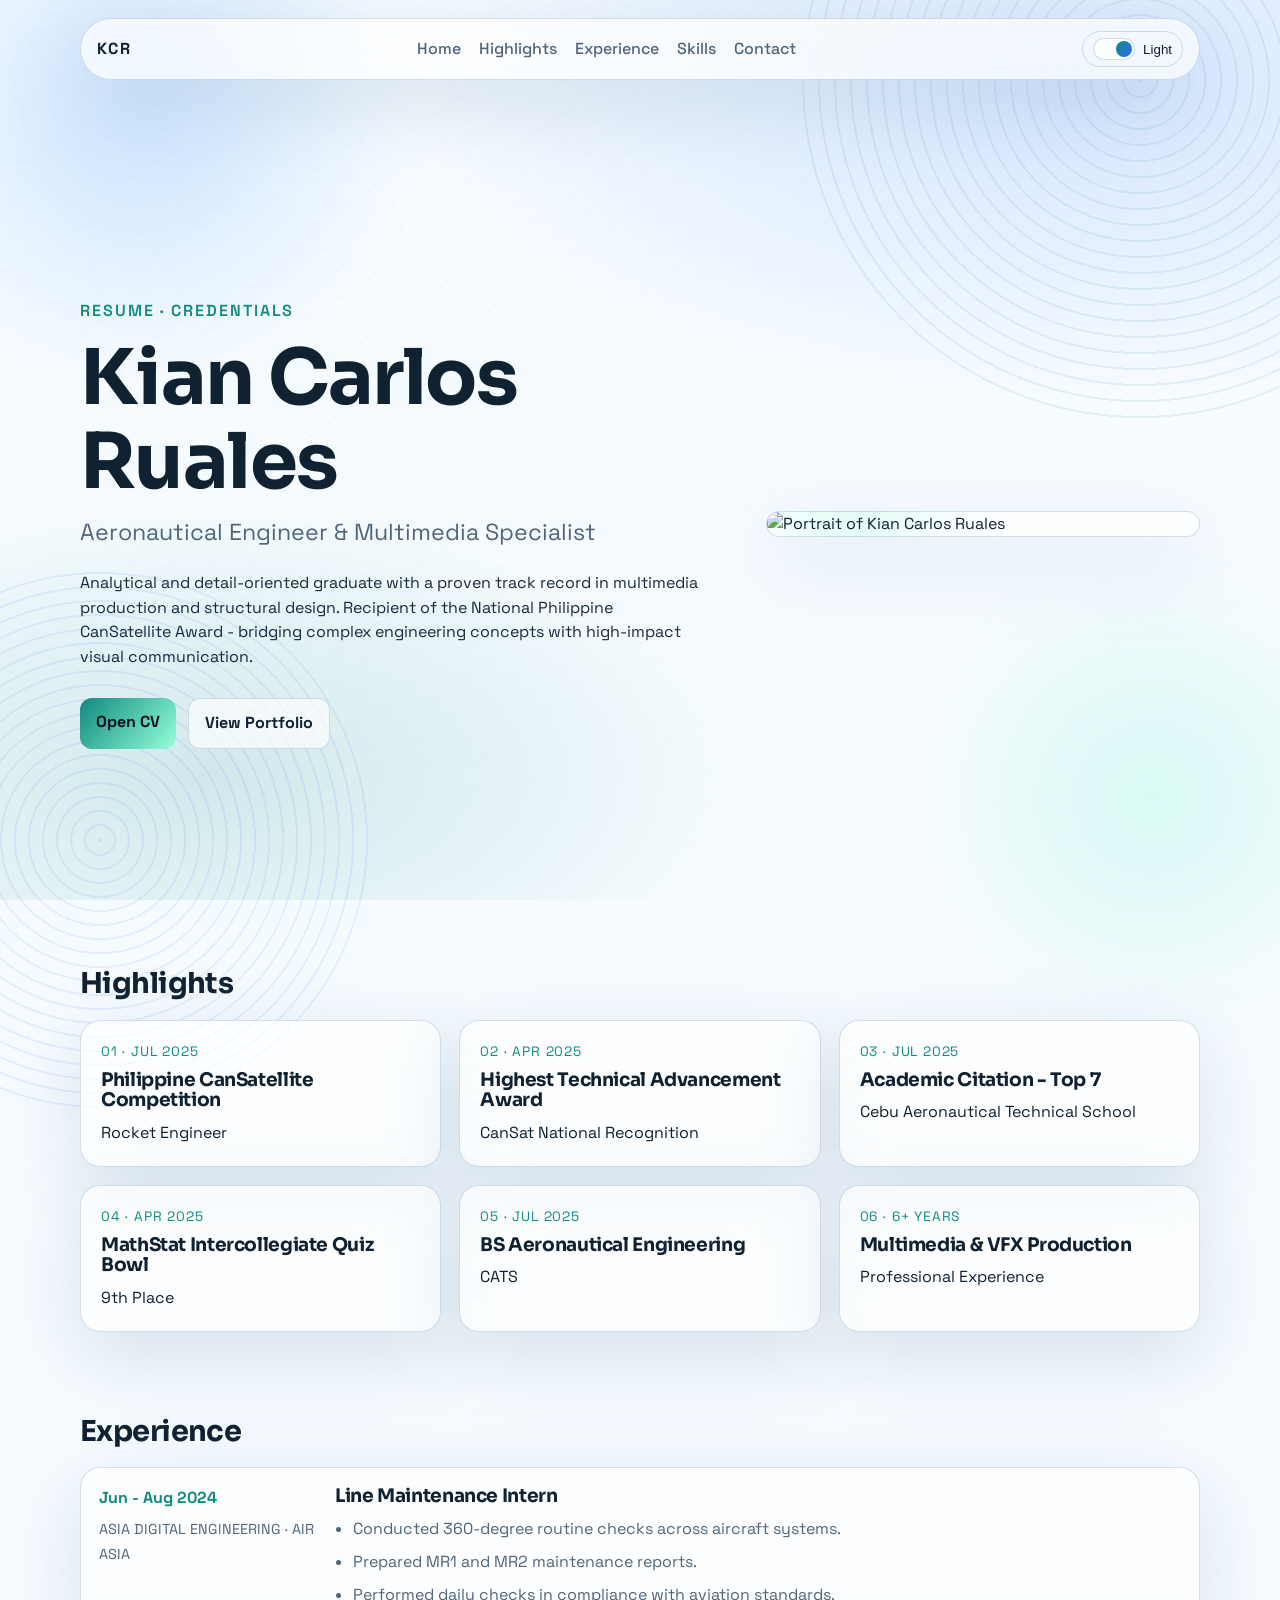
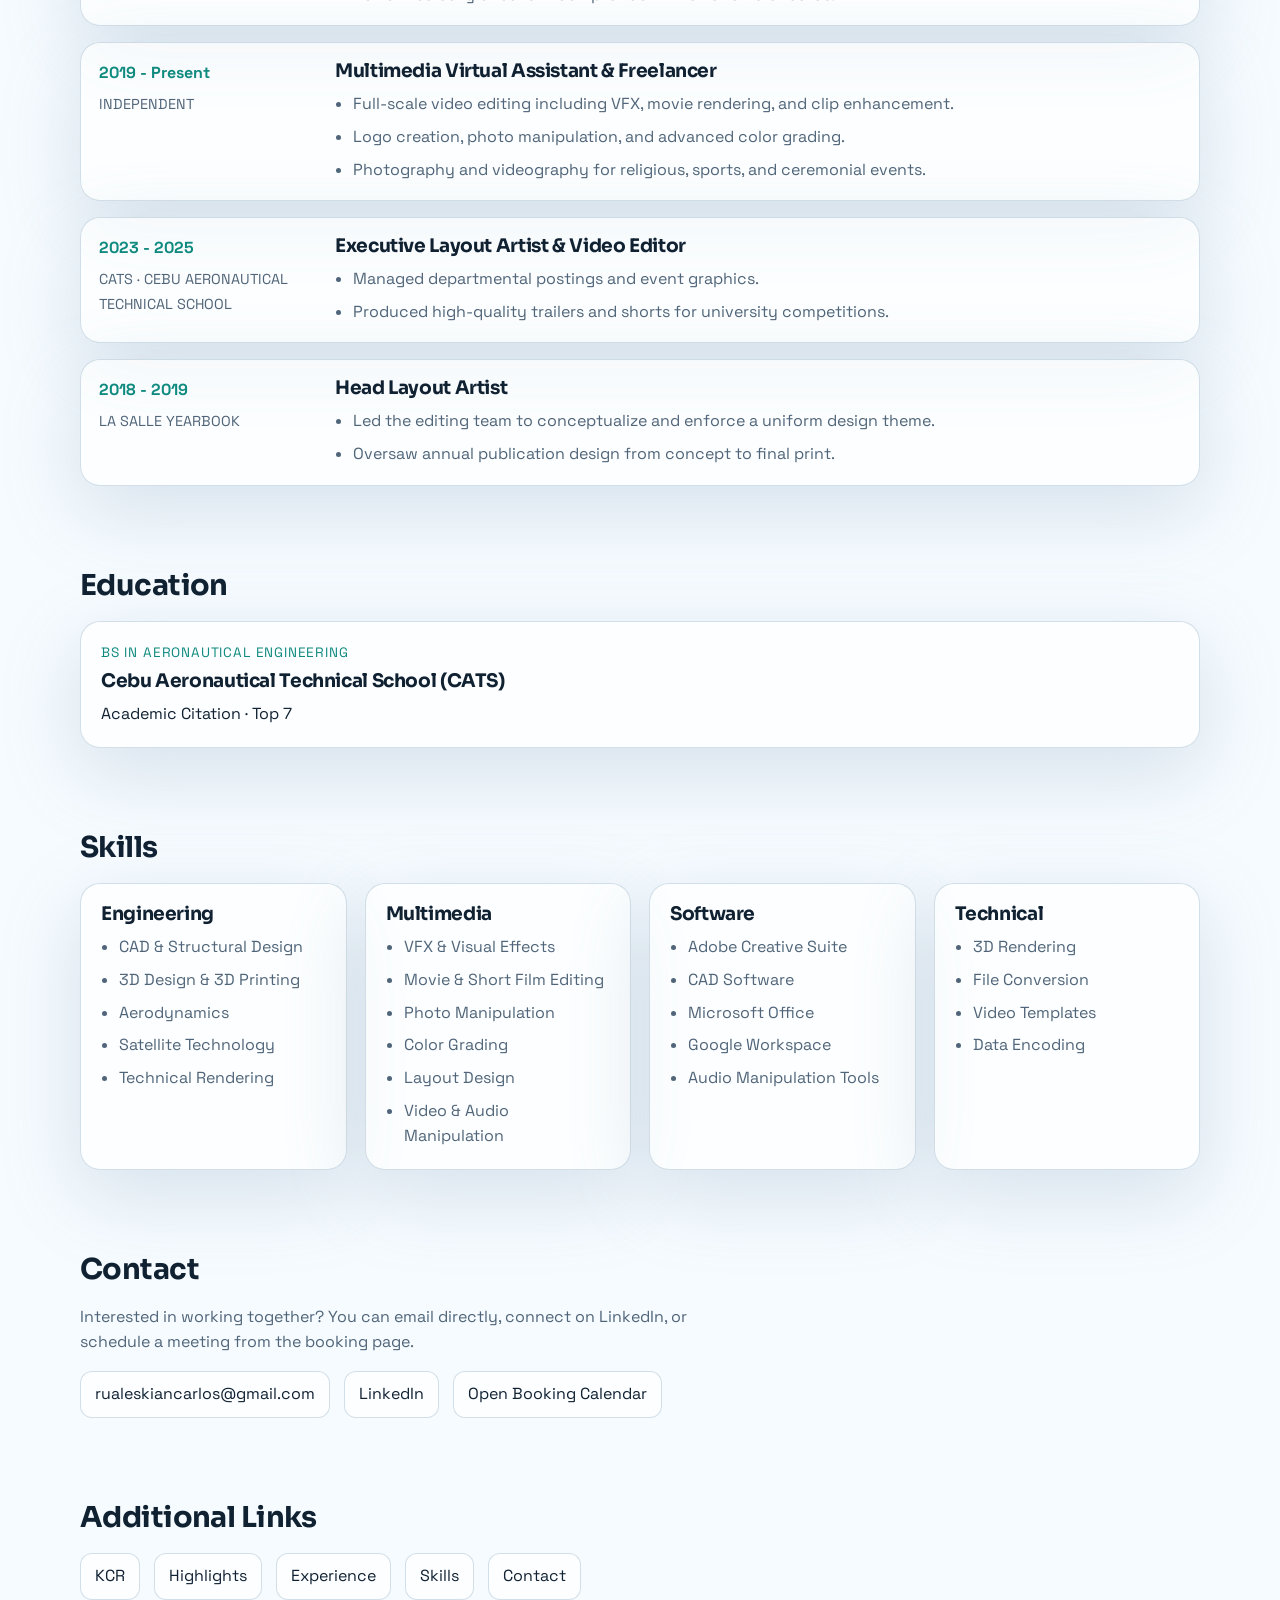
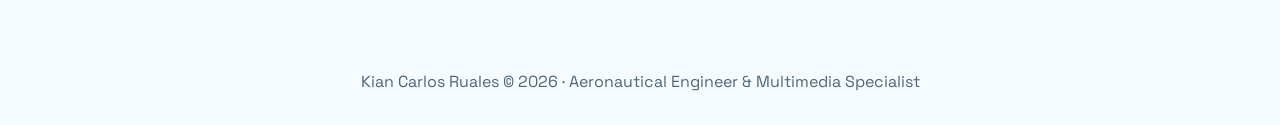
==== resume.html @ 4df0acd3 "Build multi-page resume site with Calendly booking and enhanced light/dark themes" ====
<!DOCTYPE html>
<html lang="en" data-theme="dark">
  <head>
    <meta charset="UTF-8" />
    <meta name="viewport" content="width=device-width, initial-scale=1.0" />
    <title>Kian Carlos Ruales | Resume</title>
    <meta
      name="description"
      content="Complete resume and credentials of Kian Carlos Ruales."
    />
    <link rel="preconnect" href="https://fonts.googleapis.com" />
    <link rel="preconnect" href="https://fonts.gstatic.com" crossorigin />
    <link
      href="https://fonts.googleapis.com/css2?family=Space+Grotesk:wght@400;500;700&family=Sora:wght@400;600;700&display=swap"
      rel="stylesheet"
    />
    <link rel="stylesheet" href="styles.css" />
  </head>
  <body>
    <div class="bg-orb bg-orb-a" aria-hidden="true"></div>
    <div class="bg-orb bg-orb-b" aria-hidden="true"></div>
    <div class="sparkles sparkles-a" aria-hidden="true"></div>
    <div class="sparkles sparkles-b" aria-hidden="true"></div>
    <div class="light-wave light-wave-a" aria-hidden="true"></div>
    <div class="light-wave light-wave-b" aria-hidden="true"></div>
    <div class="grain" aria-hidden="true"></div>

    <header class="site-header">
      <a class="brand" href="index.html">KCR</a>
      <nav class="site-nav" aria-label="Main">
        <a href="index.html">Home</a>
        <a href="#highlights">Highlights</a>
        <a href="#experience">Experience</a>
        <a href="#skills">Skills</a>
        <a href="#contact">Contact</a>
      </nav>
      <button id="themeToggle" class="theme-toggle" aria-label="Switch theme">
        <span class="theme-toggle-track">
          <span class="theme-toggle-knob"></span>
        </span>
        <span id="themeLabel">Dark</span>
      </button>
    </header>

    <main>
      <section id="hero" class="hero section reveal">
        <div class="hero-copy">
          <p class="eyebrow">Resume · Credentials</p>
          <h1>Kian Carlos Ruales</h1>
          <p class="subtitle">Aeronautical Engineer & Multimedia Specialist</p>
          <p class="lead">
            Analytical and detail-oriented graduate with a proven track record in
            multimedia production and structural design. Recipient of the National
            Philippine CanSatellite Award - bridging complex engineering concepts
            with high-impact visual communication.
          </p>
          <div class="hero-actions">
            <a
              class="btn btn-primary"
              href="https://drive.google.com/file/d/1rELeqc2B6l0dWRkbGGHKDBK7xFQ20TS0/view?usp=sharing"
              target="_blank"
              rel="noreferrer"
              >Open CV</a
            >
            <a
              class="btn btn-ghost"
              href="https://drive.google.com/file/d/19iCG0GnNnULJOqEW9VYNG38QlMWLObMn/view"
              target="_blank"
              rel="noreferrer"
              >View Portfolio</a
            >
          </div>
        </div>
        <div class="hero-image-wrap">
          <img
            src="https://i.ibb.co/kg9wrWWK/extended-png.png"
            alt="Portrait of Kian Carlos Ruales"
            class="hero-image"
            loading="lazy"
          />
        </div>
      </section>

      <section id="highlights" class="section reveal">
        <h2>Highlights</h2>
        <div class="cards three">
          <article class="card">
            <p class="tag">01 · Jul 2025</p>
            <h3>Philippine CanSatellite Competition</h3>
            <p>Rocket Engineer</p>
          </article>
          <article class="card">
            <p class="tag">02 · Apr 2025</p>
            <h3>Highest Technical Advancement Award</h3>
            <p>CanSat National Recognition</p>
          </article>
          <article class="card">
            <p class="tag">03 · Jul 2025</p>
            <h3>Academic Citation - Top 7</h3>
            <p>Cebu Aeronautical Technical School</p>
          </article>
          <article class="card">
            <p class="tag">04 · Apr 2025</p>
            <h3>MathStat Intercollegiate Quiz Bowl</h3>
            <p>9th Place</p>
          </article>
          <article class="card">
            <p class="tag">05 · Jul 2025</p>
            <h3>BS Aeronautical Engineering</h3>
            <p>CATS</p>
          </article>
          <article class="card">
            <p class="tag">06 · 6+ Years</p>
            <h3>Multimedia & VFX Production</h3>
            <p>Professional Experience</p>
          </article>
        </div>
      </section>

      <section id="experience" class="section reveal">
        <h2>Experience</h2>
        <div class="timeline">
          <article class="timeline-item">
            <div class="timeline-meta">
              <p>Jun - Aug 2024</p>
              <span>ASIA DIGITAL ENGINEERING · AIR ASIA</span>
            </div>
            <div class="timeline-content">
              <h3>Line Maintenance Intern</h3>
              <ul>
                <li>Conducted 360-degree routine checks across aircraft systems.</li>
                <li>Prepared MR1 and MR2 maintenance reports.</li>
                <li>Performed daily checks in compliance with aviation standards.</li>
              </ul>
            </div>
          </article>

          <article class="timeline-item">
            <div class="timeline-meta">
              <p>2019 - Present</p>
              <span>INDEPENDENT</span>
            </div>
            <div class="timeline-content">
              <h3>Multimedia Virtual Assistant & Freelancer</h3>
              <ul>
                <li>
                  Full-scale video editing including VFX, movie rendering, and clip
                  enhancement.
                </li>
                <li>
                  Logo creation, photo manipulation, and advanced color grading.
                </li>
                <li>
                  Photography and videography for religious, sports, and ceremonial
                  events.
                </li>
              </ul>
            </div>
          </article>

          <article class="timeline-item">
            <div class="timeline-meta">
              <p>2023 - 2025</p>
              <span>CATS · CEBU AERONAUTICAL TECHNICAL SCHOOL</span>
            </div>
            <div class="timeline-content">
              <h3>Executive Layout Artist & Video Editor</h3>
              <ul>
                <li>Managed departmental postings and event graphics.</li>
                <li>
                  Produced high-quality trailers and shorts for university
                  competitions.
                </li>
              </ul>
            </div>
          </article>

          <article class="timeline-item">
            <div class="timeline-meta">
              <p>2018 - 2019</p>
              <span>LA SALLE YEARBOOK</span>
            </div>
            <div class="timeline-content">
              <h3>Head Layout Artist</h3>
              <ul>
                <li>
                  Led the editing team to conceptualize and enforce a uniform design
                  theme.
                </li>
                <li>
                  Oversaw annual publication design from concept to final print.
                </li>
              </ul>
            </div>
          </article>
        </div>
      </section>

      <section id="education" class="section reveal">
        <h2>Education</h2>
        <article class="edu-card">
          <p class="tag">BS in Aeronautical Engineering</p>
          <h3>Cebu Aeronautical Technical School (CATS)</h3>
          <p>Academic Citation · Top 7</p>
        </article>
      </section>

      <section id="skills" class="section reveal">
        <h2>Skills</h2>
        <div class="cards four">
          <article class="card">
            <h3>Engineering</h3>
            <ul>
              <li>CAD & Structural Design</li>
              <li>3D Design & 3D Printing</li>
              <li>Aerodynamics</li>
              <li>Satellite Technology</li>
              <li>Technical Rendering</li>
            </ul>
          </article>
          <article class="card">
            <h3>Multimedia</h3>
            <ul>
              <li>VFX & Visual Effects</li>
              <li>Movie & Short Film Editing</li>
              <li>Photo Manipulation</li>
              <li>Color Grading</li>
              <li>Layout Design</li>
              <li>Video & Audio Manipulation</li>
            </ul>
          </article>
          <article class="card">
            <h3>Software</h3>
            <ul>
              <li>Adobe Creative Suite</li>
              <li>CAD Software</li>
              <li>Microsoft Office</li>
              <li>Google Workspace</li>
              <li>Audio Manipulation Tools</li>
            </ul>
          </article>
          <article class="card">
            <h3>Technical</h3>
            <ul>
              <li>3D Rendering</li>
              <li>File Conversion</li>
              <li>Video Templates</li>
              <li>Data Encoding</li>
            </ul>
          </article>
        </div>
      </section>

      <section id="contact" class="section contact reveal">
        <h2>Contact</h2>
        <p>
          Interested in working together? You can email directly, connect on
          LinkedIn, or schedule a meeting from the booking page.
        </p>
        <div class="contact-links">
          <a href="mailto:rualeskiancarlos@gmail.com">rualeskiancarlos@gmail.com</a>
          <a
            href="https://www.linkedin.com/in/kian-carlos-ruales-80a3aa389/"
            target="_blank"
            rel="noreferrer"
            >LinkedIn</a
          >
          <a href="index.html#book">Open Booking Calendar</a>
        </div>
      </section>

      <section class="section reveal">
        <h2>Additional Links</h2>
        <div class="contact-links">
          <a href="index.html#hero">KCR</a>
          <a href="#highlights">Highlights</a>
          <a href="#experience">Experience</a>
          <a href="#skills">Skills</a>
          <a href="#contact">Contact</a>
        </div>
      </section>
    </main>

    <footer class="site-footer">
      <p>Kian Carlos Ruales © 2026 · Aeronautical Engineer & Multimedia Specialist</p>
    </footer>

    <script src="script.js"></script>
  </body>
</html>
---- styles.css ----
:root {
  --bg: #06090f;
  --surface: #0f1621;
  --surface-2: #121f2d;
  --text: #eff5ff;
  --muted: #9bb2c8;
  --accent: #7cf2d4;
  --accent-2: #59a4ff;
  --border: rgba(145, 175, 204, 0.2);
  --shadow: 0 24px 80px rgba(4, 14, 22, 0.45);
}

:root[data-theme="light"] {
  --bg: #f6fbff;
  --surface: rgba(255, 255, 255, 0.78);
  --surface-2: #ffffff;
  --text: #102132;
  --muted: #506579;
  --accent: #0f8a7f;
  --accent-2: #2f6bff;
  --border: rgba(49, 102, 140, 0.2);
  --shadow: 0 24px 80px rgba(114, 146, 170, 0.24);
}

* {
  box-sizing: border-box;
}

html,
body {
  margin: 0;
  padding: 0;
}

body {
  font-family: "Space Grotesk", sans-serif;
  color: var(--text);
  background: var(--bg);
  min-height: 100vh;
  line-height: 1.55;
  overflow-x: hidden;
  transition: background 260ms ease, color 260ms ease;
}

h1,
h2,
h3 {
  font-family: "Sora", sans-serif;
  line-height: 1.1;
  letter-spacing: -0.02em;
  margin: 0;
}

p {
  margin: 0;
}

img {
  max-width: 100%;
  display: block;
}

main,
.site-header,
.site-footer {
  width: min(1120px, 92vw);
  margin-inline: auto;
}

.site-header {
  position: sticky;
  top: 18px;
  z-index: 20;
  margin-top: 18px;
  padding: 12px 16px;
  border-radius: 999px;
  background: color-mix(in srgb, var(--surface) 85%, transparent);
  border: 1px solid var(--border);
  box-shadow: var(--shadow);
  backdrop-filter: blur(12px);
  display: flex;
  align-items: center;
  justify-content: space-between;
  gap: 16px;
}

.brand {
  color: var(--text);
  text-decoration: none;
  font-weight: 700;
  letter-spacing: 0.08em;
}

.site-nav {
  display: flex;
  gap: 18px;
  align-items: center;
}

.site-nav a {
  color: var(--muted);
  text-decoration: none;
  font-weight: 500;
}

.site-nav a:hover {
  color: var(--text);
}

.theme-toggle {
  background: transparent;
  border: 1px solid var(--border);
  color: var(--text);
  border-radius: 999px;
  padding: 6px 10px;
  display: inline-flex;
  align-items: center;
  gap: 8px;
  cursor: pointer;
}

.theme-toggle-track {
  width: 42px;
  height: 22px;
  border-radius: 999px;
  border: 1px solid var(--border);
  background: color-mix(in srgb, var(--surface-2) 72%, transparent);
  position: relative;
}

.theme-toggle-knob {
  width: 16px;
  height: 16px;
  border-radius: 50%;
  background: linear-gradient(120deg, var(--accent), var(--accent-2));
  position: absolute;
  top: 2px;
  left: 2px;
  transition: left 220ms ease;
}

:root[data-theme="light"] .theme-toggle-knob {
  left: 22px;
}

.section {
  margin-top: 84px;
  position: relative;
  z-index: 1;
}

.hero {
  display: grid;
  grid-template-columns: 1.2fr 0.8fr;
  align-items: center;
  gap: 36px;
  min-height: 80vh;
}

.eyebrow {
  color: var(--accent);
  text-transform: uppercase;
  font-weight: 600;
  letter-spacing: 0.12em;
  margin-bottom: 12px;
}

h1 {
  font-size: clamp(2.4rem, 6vw, 4.8rem);
  margin-bottom: 10px;
}

.subtitle {
  font-size: clamp(1.05rem, 2vw, 1.45rem);
  color: var(--muted);
  margin-bottom: 20px;
}

.lead {
  max-width: 62ch;
  color: color-mix(in srgb, var(--text) 88%, var(--muted));
  margin-bottom: 28px;
}

.hero-actions {
  display: flex;
  flex-wrap: wrap;
  gap: 12px;
}

.btn {
  border-radius: 12px;
  text-decoration: none;
  font-weight: 700;
  padding: 12px 16px;
  border: 1px solid var(--border);
}

.btn-primary {
  color: #03151a;
  background: linear-gradient(130deg, var(--accent), #95ffd9);
  border: none;
}

.btn-ghost {
  color: var(--text);
  background: color-mix(in srgb, var(--surface) 88%, transparent);
}

.hero-image-wrap {
  border-radius: 28px;
  overflow: hidden;
  border: 1px solid var(--border);
  box-shadow: var(--shadow);
  background: radial-gradient(circle at 20% 10%, rgba(124, 242, 212, 0.2), transparent 38%),
    var(--surface);
}

.hero-image {
  width: 100%;
  height: 100%;
  object-fit: cover;
}

h2 {
  font-size: clamp(1.8rem, 2.2vw, 2.6rem);
  margin-bottom: 20px;
}

.cards {
  display: grid;
  gap: 18px;
}

.cards.four {
  grid-template-columns: repeat(4, minmax(0, 1fr));
}

.cards.three {
  grid-template-columns: repeat(3, minmax(0, 1fr));
}

.card,
.edu-card,
.timeline-item {
  background: color-mix(in srgb, var(--surface) 86%, transparent);
  border: 1px solid var(--border);
  border-radius: 20px;
  box-shadow: var(--shadow);
}

.card,
.edu-card {
  padding: 20px;
}

.card h3,
.timeline-content h3,
.edu-card h3 {
  margin-bottom: 10px;
}

.tag {
  color: var(--accent);
  font-size: 0.85rem;
  letter-spacing: 0.06em;
  text-transform: uppercase;
  margin-bottom: 8px;
}

.card ul,
.timeline-content ul {
  margin: 0;
  padding-left: 18px;
  color: var(--muted);
  display: grid;
  gap: 8px;
}

.timeline {
  display: grid;
  gap: 16px;
}

.timeline-item {
  padding: 18px;
  display: grid;
  grid-template-columns: 220px 1fr;
  gap: 16px;
}

.timeline-meta p {
  color: var(--accent);
  font-weight: 700;
  margin-bottom: 6px;
}

.timeline-meta span {
  color: var(--muted);
  font-size: 0.9rem;
}

.contact p {
  color: var(--muted);
  max-width: 66ch;
  margin-bottom: 16px;
}

.contact-links {
  display: flex;
  flex-wrap: wrap;
  gap: 14px;
}

.contact-links a {
  color: var(--text);
  text-decoration: none;
  border: 1px solid var(--border);
  border-radius: 12px;
  padding: 10px 14px;
  background: color-mix(in srgb, var(--surface) 82%, transparent);
}

.calendly-embed {
  margin-top: 18px;
  border-radius: 16px;
  overflow: hidden;
  border: 1px solid var(--border);
  background: color-mix(in srgb, var(--surface) 86%, transparent);
  box-shadow: var(--shadow);
}

.site-footer {
  margin-block: 70px 30px;
  color: var(--muted);
  text-align: center;
}

.bg-orb {
  position: fixed;
  z-index: 0;
  pointer-events: none;
  filter: blur(32px);
  opacity: 0.5;
}

.bg-orb-a {
  width: 42vw;
  height: 42vw;
  min-width: 260px;
  min-height: 260px;
  top: -12vw;
  left: -10vw;
  background: radial-gradient(circle at center, rgba(93, 168, 255, 0.55), transparent 68%);
}

.bg-orb-b {
  width: 36vw;
  height: 36vw;
  min-width: 220px;
  min-height: 220px;
  right: -8vw;
  bottom: -10vw;
  background: radial-gradient(circle at center, rgba(124, 242, 212, 0.55), transparent 68%);
}

.grain {
  position: fixed;
  inset: 0;
  z-index: 0;
  pointer-events: none;
  background-image: radial-gradient(rgba(255, 255, 255, 0.08) 1px, transparent 1px);
  background-size: 3px 3px;
  opacity: 0.04;
}

.sparkles,
.light-wave {
  position: fixed;
  inset: 0;
  z-index: 0;
  pointer-events: none;
}

.sparkles {
  opacity: 0;
  transition: opacity 260ms ease;
}

:root[data-theme="dark"] .sparkles {
  opacity: 1;
}

.sparkles-a {
  background-image:
    radial-gradient(1.1px 1.1px at 16% 24%, rgba(255, 255, 255, 0.72), transparent),
    radial-gradient(1px 1px at 44% 14%, rgba(212, 238, 255, 0.6), transparent),
    radial-gradient(1.1px 1.1px at 72% 36%, rgba(189, 245, 235, 0.62), transparent),
    radial-gradient(1px 1px at 86% 18%, rgba(255, 255, 255, 0.52), transparent),
    radial-gradient(1.2px 1.2px at 22% 72%, rgba(194, 224, 255, 0.56), transparent),
    radial-gradient(1px 1px at 58% 64%, rgba(255, 255, 255, 0.62), transparent),
    radial-gradient(1px 1px at 80% 78%, rgba(188, 244, 232, 0.58), transparent);
  animation: twinkle 5.4s ease-in-out infinite alternate;
}

.sparkles-b {
  background-image:
    radial-gradient(1px 1px at 10% 44%, rgba(255, 255, 255, 0.48), transparent),
    radial-gradient(1.2px 1.2px at 34% 54%, rgba(184, 239, 228, 0.52), transparent),
    radial-gradient(1px 1px at 51% 26%, rgba(215, 236, 255, 0.52), transparent),
    radial-gradient(1.1px 1.1px at 67% 58%, rgba(255, 255, 255, 0.55), transparent),
    radial-gradient(1px 1px at 90% 40%, rgba(190, 224, 255, 0.5), transparent),
    radial-gradient(1px 1px at 42% 82%, rgba(255, 255, 255, 0.55), transparent),
    radial-gradient(1px 1px at 73% 90%, rgba(194, 244, 233, 0.5), transparent);
  animation: twinkle 6.2s ease-in-out infinite alternate-reverse;
}

@keyframes twinkle {
  0% {
    opacity: 0.18;
    transform: translateY(0px);
  }
  35% {
    opacity: 0.38;
  }
  65% {
    opacity: 0.2;
  }
  100% {
    opacity: 0.42;
    transform: translateY(-3px);
  }
}

.light-wave {
  opacity: 0;
  transition: opacity 260ms ease;
}

:root[data-theme="light"] .light-wave {
  opacity: 1;
}

.light-wave-a {
  background:
    radial-gradient(70% 46% at 84% 10%, rgba(67, 138, 255, 0.18), transparent 74%),
    radial-gradient(56% 40% at 16% 86%, rgba(16, 138, 126, 0.16), transparent 76%);
}

.light-wave-b {
  background:
    repeating-linear-gradient(
      -35deg,
      rgba(24, 113, 145, 0.045) 0,
      rgba(24, 113, 145, 0.045) 1px,
      transparent 1px,
      transparent 24px
    );
  mask-image: radial-gradient(circle at 30% 40%, rgba(0, 0, 0, 0.82), transparent 66%);
}

/* Add decorative topographic lines in light mode for a distinct background design. */
:root[data-theme="light"] body::before,
:root[data-theme="light"] body::after {
  content: "";
  position: fixed;
  z-index: 0;
  pointer-events: none;
  border-radius: 50%;
}

:root[data-theme="light"] body::before {
  width: 680px;
  height: 680px;
  top: -260px;
  right: -200px;
  background:
    repeating-radial-gradient(circle at center,
      rgba(31, 130, 111, 0.12) 0,
      rgba(31, 130, 111, 0.12) 2px,
      transparent 2px,
      transparent 16px);
  opacity: 0.75;
}

:root[data-theme="light"] body::after {
  width: 560px;
  height: 560px;
  left: -180px;
  bottom: -220px;
  background:
    repeating-radial-gradient(circle at center,
      rgba(47, 107, 255, 0.11) 0,
      rgba(47, 107, 255, 0.11) 2px,
      transparent 2px,
      transparent 14px);
  opacity: 0.78;
}

.reveal {
  opacity: 0;
  transform: translateY(18px);
  animation: revealUp 700ms ease forwards;
  animation-delay: var(--delay, 0ms);
}

@keyframes revealUp {
  to {
    opacity: 1;
    transform: translateY(0);
  }
}

@media (max-width: 1024px) {
  .cards.four {
    grid-template-columns: repeat(2, minmax(0, 1fr));
  }

  .hero {
    grid-template-columns: 1fr;
    min-height: unset;
    padding-top: 46px;
  }

  .hero-image-wrap {
    max-width: 520px;
  }
}

@media (max-width: 760px) {
  .site-header {
    border-radius: 18px;
    display: grid;
    gap: 10px;
    justify-items: start;
  }

  .site-nav {
    flex-wrap: wrap;
    gap: 10px 14px;
  }

  .cards.four,
  .cards.three,
  .timeline-item {
    grid-template-columns: 1fr;
  }

  .timeline-item {
    gap: 10px;
  }
}
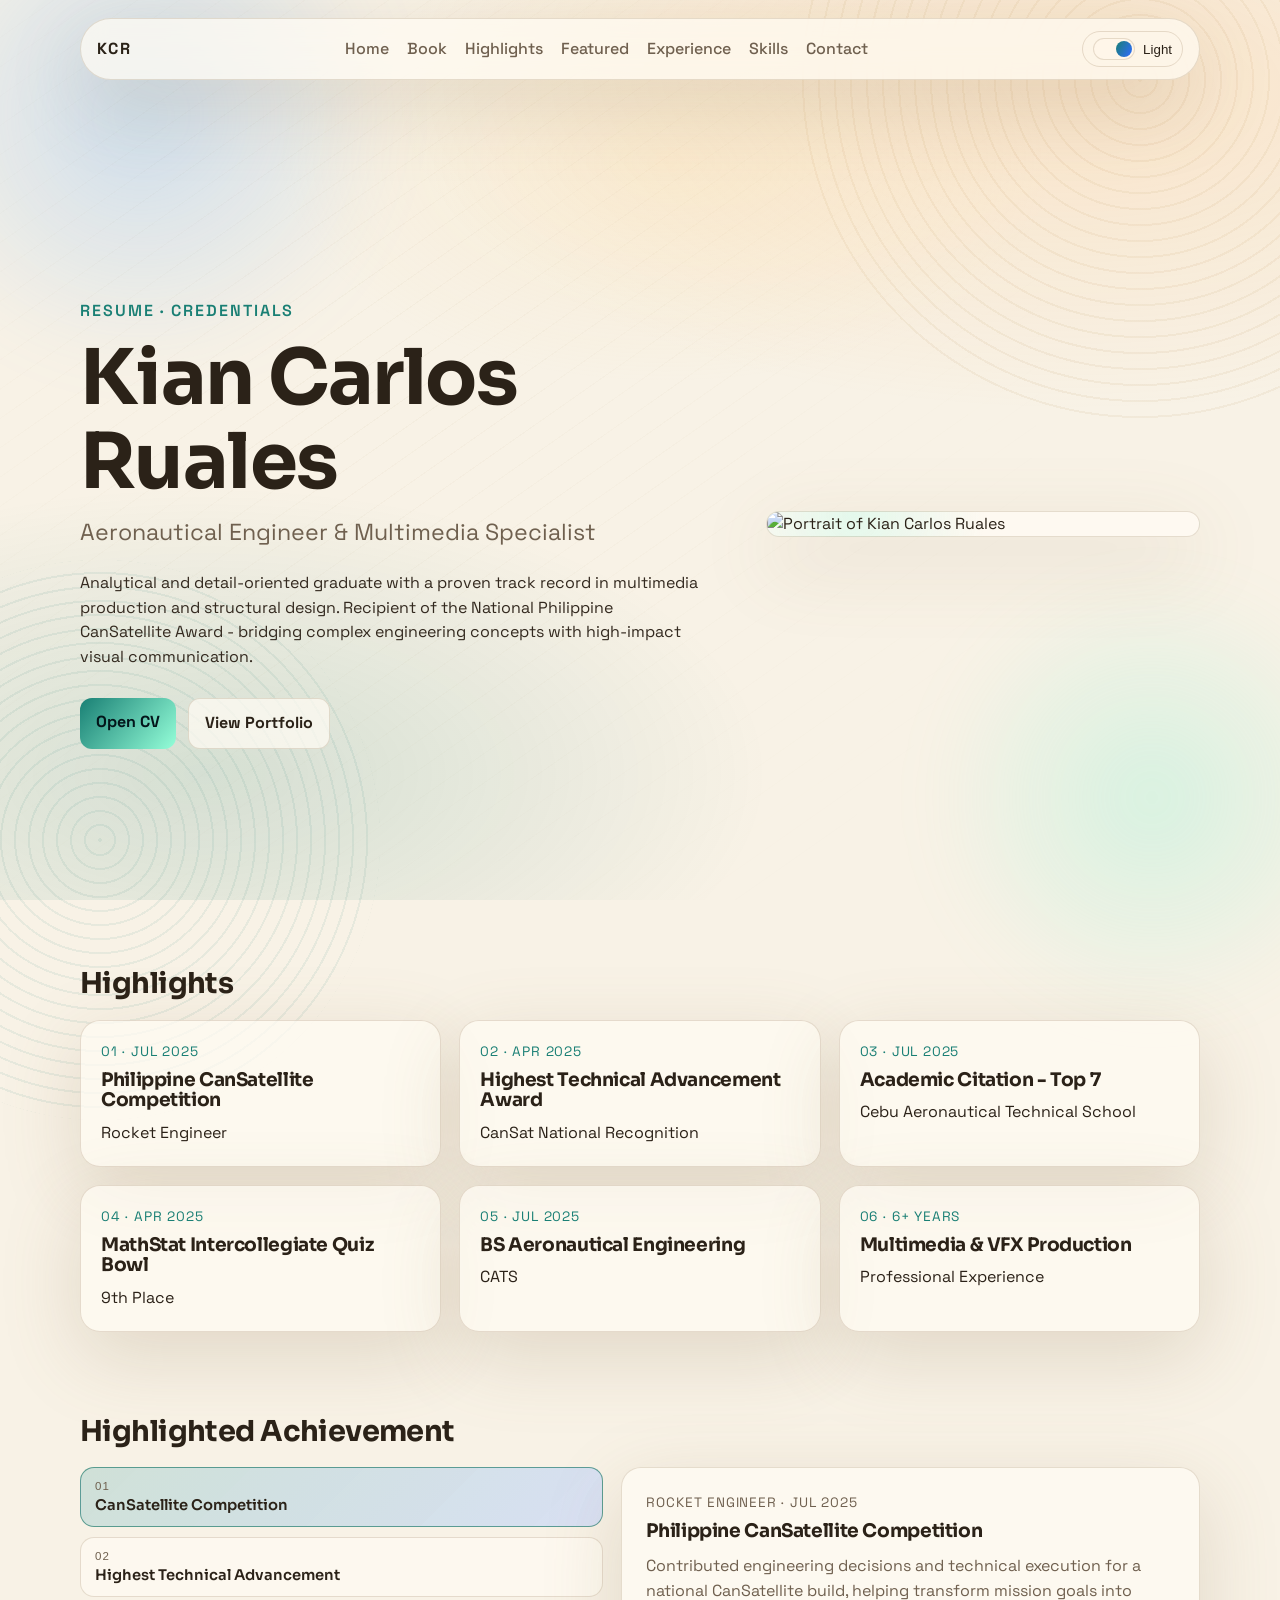
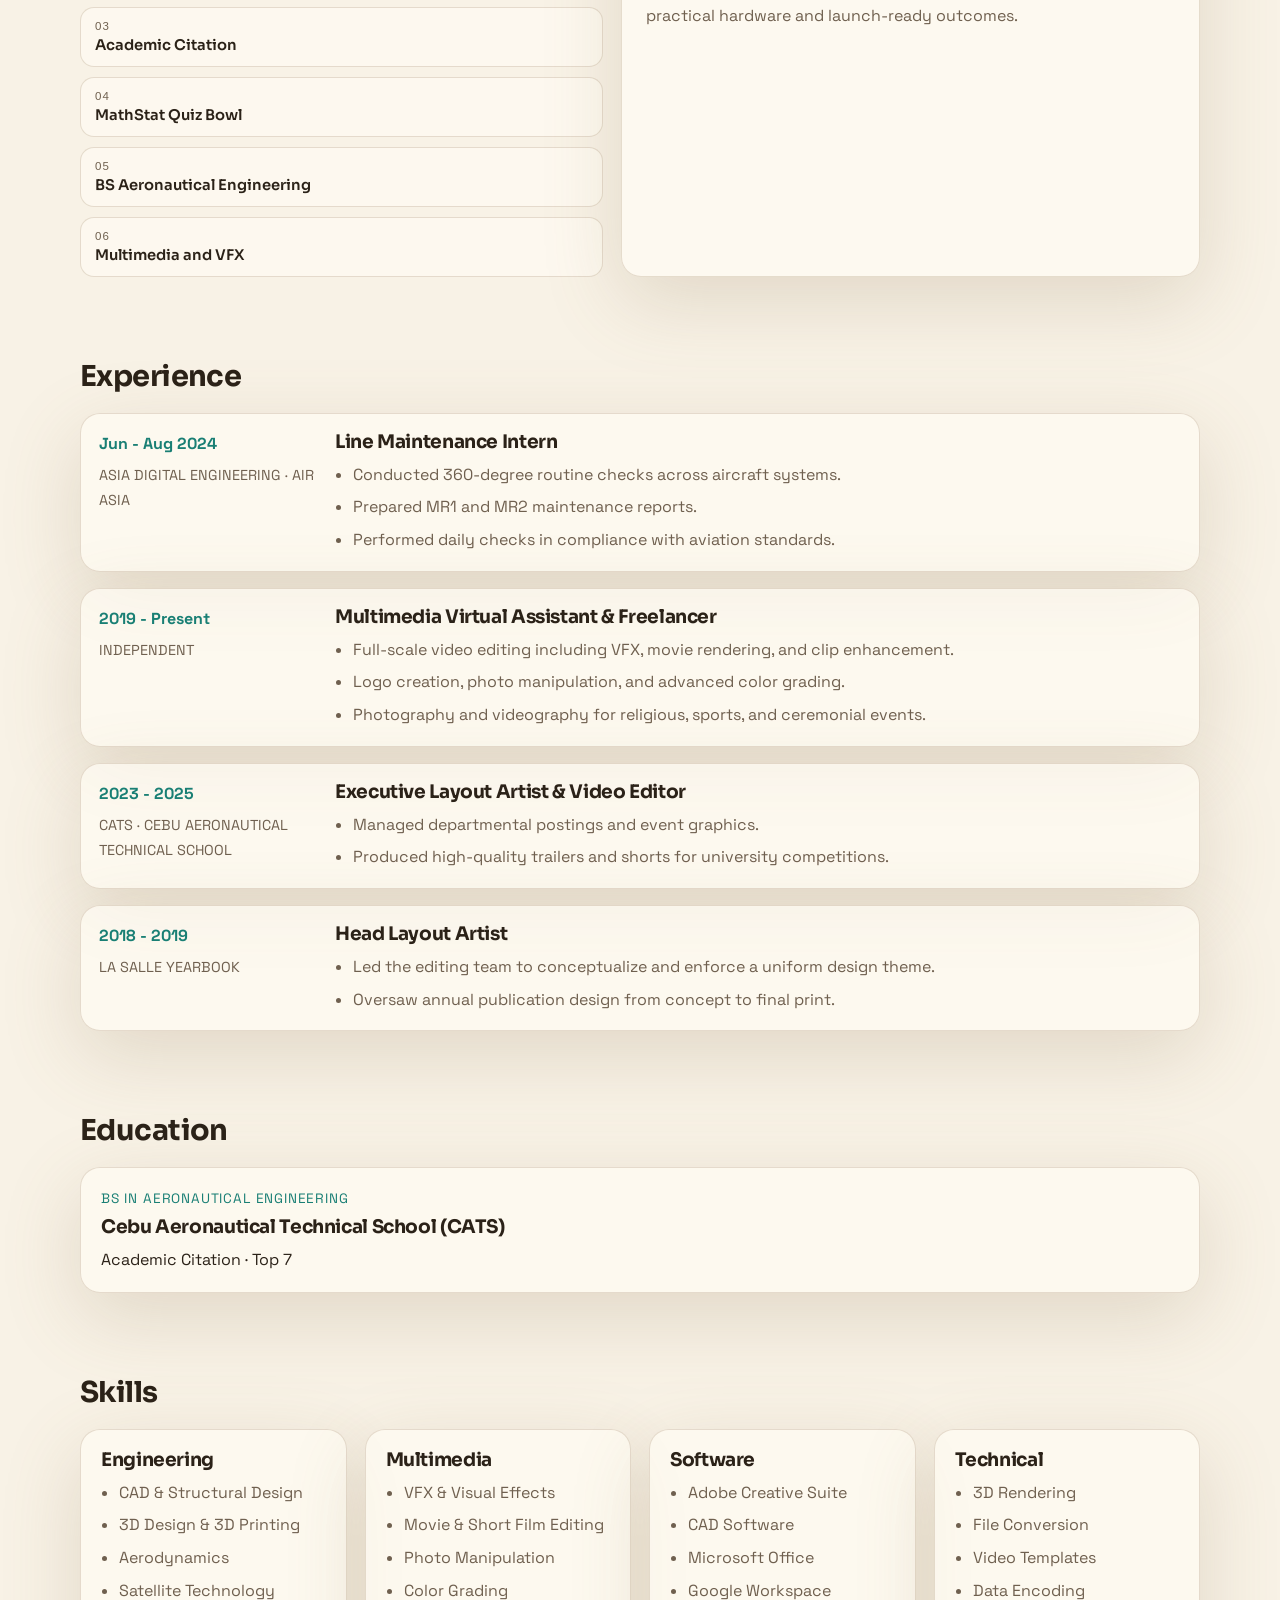
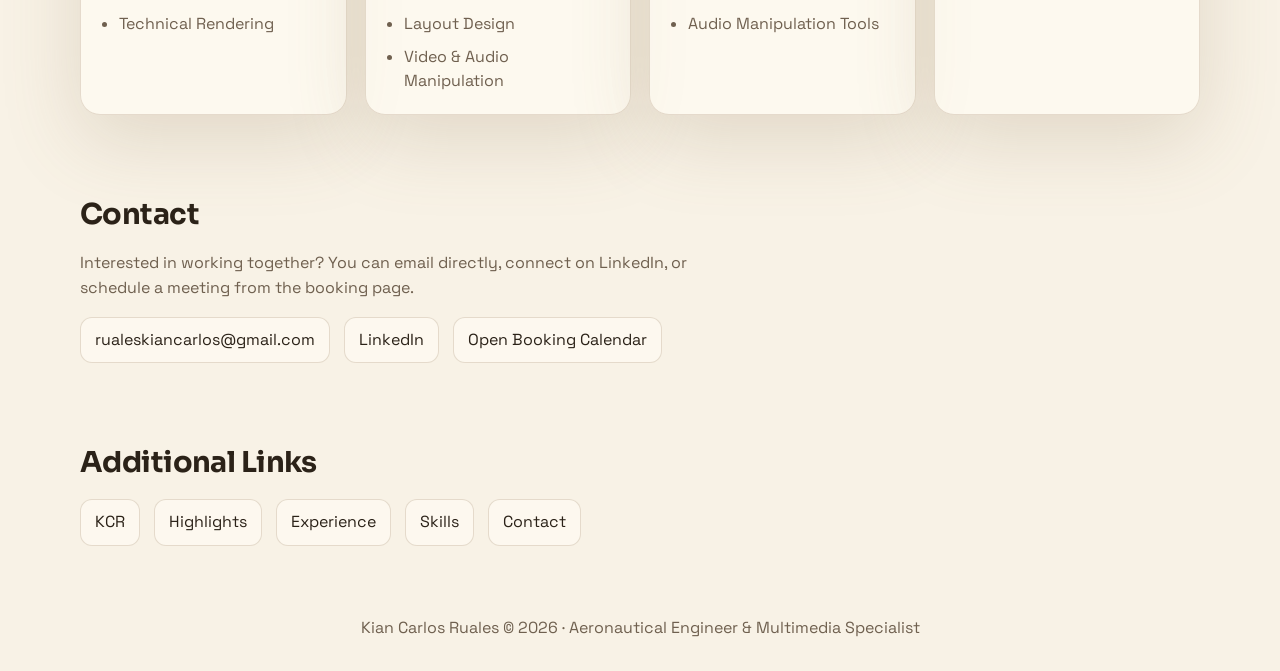
==== commit f799a69b: "Add interactive highlighted achievements section and refine theme visuals" ====
--- a/resume.html
+++ b/resume.html
@@ -29,7 +29,9 @@
       <a class="brand" href="index.html">KCR</a>
       <nav class="site-nav" aria-label="Main">
         <a href="index.html">Home</a>
+        <a href="book.html">Book</a>
         <a href="#highlights">Highlights</a>
+        <a href="#featured">Featured</a>
         <a href="#experience">Experience</a>
         <a href="#skills">Skills</a>
         <a href="#contact">Contact</a>
@@ -117,6 +119,84 @@
         </div>
       </section>
 
+      <section id="featured" class="section reveal">
+        <h2>Highlighted Achievement</h2>
+        <div class="featured-wrap">
+          <div class="feature-list" role="list" aria-label="Achievement list">
+            <button
+              class="feature-item is-active"
+              type="button"
+              data-title="Philippine CanSatellite Competition"
+              data-meta="Rocket Engineer · Jul 2025"
+              data-body="Contributed engineering decisions and technical execution for a national CanSatellite build, helping transform mission goals into practical hardware and launch-ready outcomes."
+            >
+              <span>01</span>
+              <strong>CanSatellite Competition</strong>
+            </button>
+            <button
+              class="feature-item"
+              type="button"
+              data-title="Highest Technical Advancement Award"
+              data-meta="CanSat National Recognition · Apr 2025"
+              data-body="Recognized for advanced technical progress in systems development and engineering performance, reflecting consistency in both innovation and execution quality."
+            >
+              <span>02</span>
+              <strong>Highest Technical Advancement</strong>
+            </button>
+            <button
+              class="feature-item"
+              type="button"
+              data-title="Academic Citation - Top 7"
+              data-meta="CATS · Jul 2025"
+              data-body="Graduated among the Top 7 in BS Aeronautical Engineering at Cebu Aeronautical Technical School, balancing technical rigor with sustained creative production work."
+            >
+              <span>03</span>
+              <strong>Academic Citation</strong>
+            </button>
+            <button
+              class="feature-item"
+              type="button"
+              data-title="MathStat Intercollegiate Quiz Bowl"
+              data-meta="9th Place · Apr 2025"
+              data-body="Placed 9th in an intercollegiate MathStat competition, demonstrating analytical problem-solving, applied mathematics depth, and high-pressure performance."
+            >
+              <span>04</span>
+              <strong>MathStat Quiz Bowl</strong>
+            </button>
+            <button
+              class="feature-item"
+              type="button"
+              data-title="BS Aeronautical Engineering"
+              data-meta="CATS · Jul 2025"
+              data-body="Completed formal engineering training focused on aerodynamics, structures, and systems thinking while applying technical skillsets to multidisciplinary projects."
+            >
+              <span>05</span>
+              <strong>BS Aeronautical Engineering</strong>
+            </button>
+            <button
+              class="feature-item"
+              type="button"
+              data-title="Multimedia and VFX Production"
+              data-meta="6+ Years Professional Experience"
+              data-body="Built long-term production experience across VFX, film editing, color grading, and visual storytelling for events, campaigns, and creative collaborations."
+            >
+              <span>06</span>
+              <strong>Multimedia and VFX</strong>
+            </button>
+          </div>
+
+          <article class="feature-panel" aria-live="polite">
+            <p class="tag" id="featureMeta">Rocket Engineer · Jul 2025</p>
+            <h3 id="featureTitle">Philippine CanSatellite Competition</h3>
+            <p id="featureBody">
+              Contributed engineering decisions and technical execution for a
+              national CanSatellite build, helping transform mission goals into
+              practical hardware and launch-ready outcomes.
+            </p>
+          </article>
+        </div>
+      </section>
+
       <section id="experience" class="section reveal">
         <h2>Experience</h2>
         <div class="timeline">
@@ -265,7 +345,7 @@
             rel="noreferrer"
             >LinkedIn</a
           >
-          <a href="index.html#book">Open Booking Calendar</a>
+          <a href="book.html">Open Booking Calendar</a>
         </div>
       </section>
 
--- a/styles.css
+++ b/styles.css
@@ -11,15 +11,15 @@
 }
 
 :root[data-theme="light"] {
-  --bg: #f6fbff;
-  --surface: rgba(255, 255, 255, 0.78);
-  --surface-2: #ffffff;
-  --text: #102132;
-  --muted: #506579;
-  --accent: #0f8a7f;
+  --bg: #f8f2e6;
+  --surface: rgba(255, 251, 243, 0.84);
+  --surface-2: #fff7ea;
+  --text: #2b2218;
+  --muted: #6f604f;
+  --accent: #197f74;
   --accent-2: #2f6bff;
-  --border: rgba(49, 102, 140, 0.2);
-  --shadow: 0 24px 80px rgba(114, 146, 170, 0.24);
+  --border: rgba(141, 116, 79, 0.22);
+  --shadow: 0 24px 80px rgba(137, 110, 74, 0.2);
 }
 
 * {
@@ -240,6 +240,75 @@
   grid-template-columns: repeat(3, minmax(0, 1fr));
 }
 
+.featured-wrap {
+  display: grid;
+  grid-template-columns: 0.95fr 1.05fr;
+  gap: 18px;
+}
+
+.feature-list {
+  display: grid;
+  gap: 10px;
+}
+
+.feature-item {
+  width: 100%;
+  text-align: left;
+  background: color-mix(in srgb, var(--surface) 84%, transparent);
+  border: 1px solid var(--border);
+  color: var(--text);
+  border-radius: 14px;
+  padding: 12px 14px;
+  display: grid;
+  gap: 4px;
+  cursor: pointer;
+  transition: transform 200ms ease, border-color 200ms ease, background 200ms ease;
+}
+
+.feature-item span {
+  font-size: 0.72rem;
+  letter-spacing: 0.1em;
+  color: var(--muted);
+}
+
+.feature-item strong {
+  font-family: "Sora", sans-serif;
+  font-size: 0.92rem;
+  font-weight: 600;
+}
+
+.feature-item:hover {
+  transform: translateY(-1px);
+  border-color: color-mix(in srgb, var(--accent) 56%, var(--border));
+}
+
+.feature-item.is-active {
+  background: linear-gradient(
+      135deg,
+      color-mix(in srgb, var(--accent) 20%, transparent),
+      color-mix(in srgb, var(--accent-2) 18%, transparent)
+    ),
+    color-mix(in srgb, var(--surface) 88%, transparent);
+  border-color: color-mix(in srgb, var(--accent) 62%, var(--border));
+}
+
+.feature-panel {
+  background: color-mix(in srgb, var(--surface) 88%, transparent);
+  border: 1px solid var(--border);
+  border-radius: 20px;
+  padding: 24px;
+  box-shadow: var(--shadow);
+}
+
+.feature-panel h3 {
+  margin-bottom: 12px;
+}
+
+.feature-panel p {
+  color: var(--muted);
+  max-width: 58ch;
+}
+
 .card,
 .edu-card,
 .timeline-item {
@@ -385,6 +454,7 @@
 .sparkles {
   opacity: 0;
   transition: opacity 260ms ease;
+  mix-blend-mode: screen;
 }
 
 :root[data-theme="dark"] .sparkles {
@@ -393,42 +463,100 @@
 
 .sparkles-a {
   background-image:
-    radial-gradient(1.1px 1.1px at 16% 24%, rgba(255, 255, 255, 0.72), transparent),
-    radial-gradient(1px 1px at 44% 14%, rgba(212, 238, 255, 0.6), transparent),
-    radial-gradient(1.1px 1.1px at 72% 36%, rgba(189, 245, 235, 0.62), transparent),
-    radial-gradient(1px 1px at 86% 18%, rgba(255, 255, 255, 0.52), transparent),
-    radial-gradient(1.2px 1.2px at 22% 72%, rgba(194, 224, 255, 0.56), transparent),
-    radial-gradient(1px 1px at 58% 64%, rgba(255, 255, 255, 0.62), transparent),
-    radial-gradient(1px 1px at 80% 78%, rgba(188, 244, 232, 0.58), transparent);
-  animation: twinkle 5.4s ease-in-out infinite alternate;
+    radial-gradient(1.45px 1.45px at 16% 24%, rgba(255, 255, 255, 0.9), transparent),
+    radial-gradient(1.15px 1.15px at 44% 14%, rgba(212, 238, 255, 0.82), transparent),
+    radial-gradient(1.35px 1.35px at 72% 36%, rgba(189, 245, 235, 0.84), transparent),
+    radial-gradient(1.1px 1.1px at 86% 18%, rgba(255, 255, 255, 0.78), transparent),
+    radial-gradient(1.4px 1.4px at 22% 72%, rgba(194, 224, 255, 0.82), transparent),
+    radial-gradient(1.2px 1.2px at 58% 64%, rgba(255, 255, 255, 0.86), transparent),
+    radial-gradient(1.1px 1.1px at 80% 78%, rgba(188, 244, 232, 0.82), transparent);
+  background-size: 100% 100%;
+  animation: twinkle 5.4s ease-in-out infinite alternate, driftA 24s linear infinite;
 }
 
 .sparkles-b {
   background-image:
-    radial-gradient(1px 1px at 10% 44%, rgba(255, 255, 255, 0.48), transparent),
-    radial-gradient(1.2px 1.2px at 34% 54%, rgba(184, 239, 228, 0.52), transparent),
-    radial-gradient(1px 1px at 51% 26%, rgba(215, 236, 255, 0.52), transparent),
-    radial-gradient(1.1px 1.1px at 67% 58%, rgba(255, 255, 255, 0.55), transparent),
-    radial-gradient(1px 1px at 90% 40%, rgba(190, 224, 255, 0.5), transparent),
-    radial-gradient(1px 1px at 42% 82%, rgba(255, 255, 255, 0.55), transparent),
-    radial-gradient(1px 1px at 73% 90%, rgba(194, 244, 233, 0.5), transparent);
-  animation: twinkle 6.2s ease-in-out infinite alternate-reverse;
+    radial-gradient(1.1px 1.1px at 10% 44%, rgba(255, 255, 255, 0.76), transparent),
+    radial-gradient(1.3px 1.3px at 34% 54%, rgba(184, 239, 228, 0.72), transparent),
+    radial-gradient(1.05px 1.05px at 51% 26%, rgba(215, 236, 255, 0.76), transparent),
+    radial-gradient(1.2px 1.2px at 67% 58%, rgba(255, 255, 255, 0.8), transparent),
+    radial-gradient(1.05px 1.05px at 90% 40%, rgba(190, 224, 255, 0.72), transparent),
+    radial-gradient(1.1px 1.1px at 42% 82%, rgba(255, 255, 255, 0.78), transparent),
+    radial-gradient(1.05px 1.05px at 73% 90%, rgba(194, 244, 233, 0.72), transparent);
+  background-size: 100% 100%;
+  animation: twinkle 6.2s ease-in-out infinite alternate-reverse, driftB 30s linear infinite;
+}
+
+:root[data-theme="dark"] .sparkles-a,
+:root[data-theme="dark"] .sparkles-b {
+  filter: drop-shadow(0 0 3px rgba(173, 222, 255, 0.22));
+}
+
+.sparkles::before,
+.sparkles::after {
+  content: "";
+  position: absolute;
+  inset: 0;
+  background-repeat: repeat;
+  pointer-events: none;
+}
+
+.sparkles-a::before {
+  background-image: radial-gradient(circle, rgba(255, 255, 255, 0.58) 0.7px, transparent 0.9px);
+  background-size: 30px 30px;
+  opacity: 0.34;
+}
+
+.sparkles-a::after {
+  background-image: radial-gradient(circle, rgba(174, 223, 255, 0.58) 0.62px, transparent 0.8px);
+  background-size: 52px 52px;
+  opacity: 0.24;
+}
+
+.sparkles-b::before {
+  background-image: radial-gradient(circle, rgba(198, 247, 235, 0.52) 0.58px, transparent 0.76px);
+  background-size: 40px 40px;
+  opacity: 0.25;
+}
+
+.sparkles-b::after {
+  background-image: radial-gradient(circle, rgba(255, 255, 255, 0.5) 0.58px, transparent 0.76px);
+  background-size: 68px 68px;
+  opacity: 0.2;
 }
 
 @keyframes twinkle {
   0% {
-    opacity: 0.18;
+    opacity: 0.3;
     transform: translateY(0px);
   }
   35% {
-    opacity: 0.38;
+    opacity: 0.62;
   }
   65% {
-    opacity: 0.2;
+    opacity: 0.34;
   }
   100% {
-    opacity: 0.42;
+    opacity: 0.72;
     transform: translateY(-3px);
+  }
+}
+
+@keyframes driftA {
+  0% {
+    transform: translate3d(0, 0, 0);
+  }
+  100% {
+    transform: translate3d(-10px, -14px, 0);
+  }
+}
+
+@keyframes driftB {
+  0% {
+    transform: translate3d(0, 0, 0);
+  }
+  100% {
+    transform: translate3d(9px, -12px, 0);
   }
 }
 
@@ -443,20 +571,23 @@
 
 .light-wave-a {
   background:
-    radial-gradient(70% 46% at 84% 10%, rgba(67, 138, 255, 0.18), transparent 74%),
-    radial-gradient(56% 40% at 16% 86%, rgba(16, 138, 126, 0.16), transparent 76%);
+    radial-gradient(72% 48% at 84% 10%, rgba(255, 173, 86, 0.2), transparent 74%),
+    radial-gradient(58% 42% at 16% 86%, rgba(29, 126, 113, 0.16), transparent 76%),
+    radial-gradient(42% 34% at 52% 18%, rgba(255, 220, 153, 0.2), transparent 72%);
+  animation: creamFlow 20s ease-in-out infinite alternate;
 }
 
 .light-wave-b {
   background:
     repeating-linear-gradient(
       -35deg,
-      rgba(24, 113, 145, 0.045) 0,
-      rgba(24, 113, 145, 0.045) 1px,
+      rgba(145, 113, 62, 0.048) 0,
+      rgba(145, 113, 62, 0.048) 1px,
       transparent 1px,
       transparent 24px
     );
   mask-image: radial-gradient(circle at 30% 40%, rgba(0, 0, 0, 0.82), transparent 66%);
+  animation: creamFlowReverse 24s ease-in-out infinite alternate;
 }
 
 /* Add decorative topographic lines in light mode for a distinct background design. */
@@ -476,11 +607,11 @@
   right: -200px;
   background:
     repeating-radial-gradient(circle at center,
-      rgba(31, 130, 111, 0.12) 0,
-      rgba(31, 130, 111, 0.12) 2px,
+      rgba(170, 122, 57, 0.12) 0,
+      rgba(170, 122, 57, 0.12) 2px,
       transparent 2px,
       transparent 16px);
-  opacity: 0.75;
+  opacity: 0.66;
 }
 
 :root[data-theme="light"] body::after {
@@ -490,11 +621,33 @@
   bottom: -220px;
   background:
     repeating-radial-gradient(circle at center,
-      rgba(47, 107, 255, 0.11) 0,
-      rgba(47, 107, 255, 0.11) 2px,
+      rgba(35, 124, 115, 0.11) 0,
+      rgba(35, 124, 115, 0.11) 2px,
       transparent 2px,
       transparent 14px);
-  opacity: 0.78;
+  opacity: 0.72;
+}
+
+@keyframes creamFlow {
+  0% {
+    transform: translate3d(0, 0, 0) scale(1);
+    filter: saturate(1);
+  }
+  100% {
+    transform: translate3d(-8px, 10px, 0) scale(1.02);
+    filter: saturate(1.08);
+  }
+}
+
+@keyframes creamFlowReverse {
+  0% {
+    transform: translate3d(0, 0, 0);
+    opacity: 1;
+  }
+  100% {
+    transform: translate3d(9px, -8px, 0);
+    opacity: 0.88;
+  }
 }
 
 .reveal {
@@ -514,6 +667,10 @@
 @media (max-width: 1024px) {
   .cards.four {
     grid-template-columns: repeat(2, minmax(0, 1fr));
+  }
+
+  .featured-wrap {
+    grid-template-columns: 1fr;
   }
 
   .hero {
